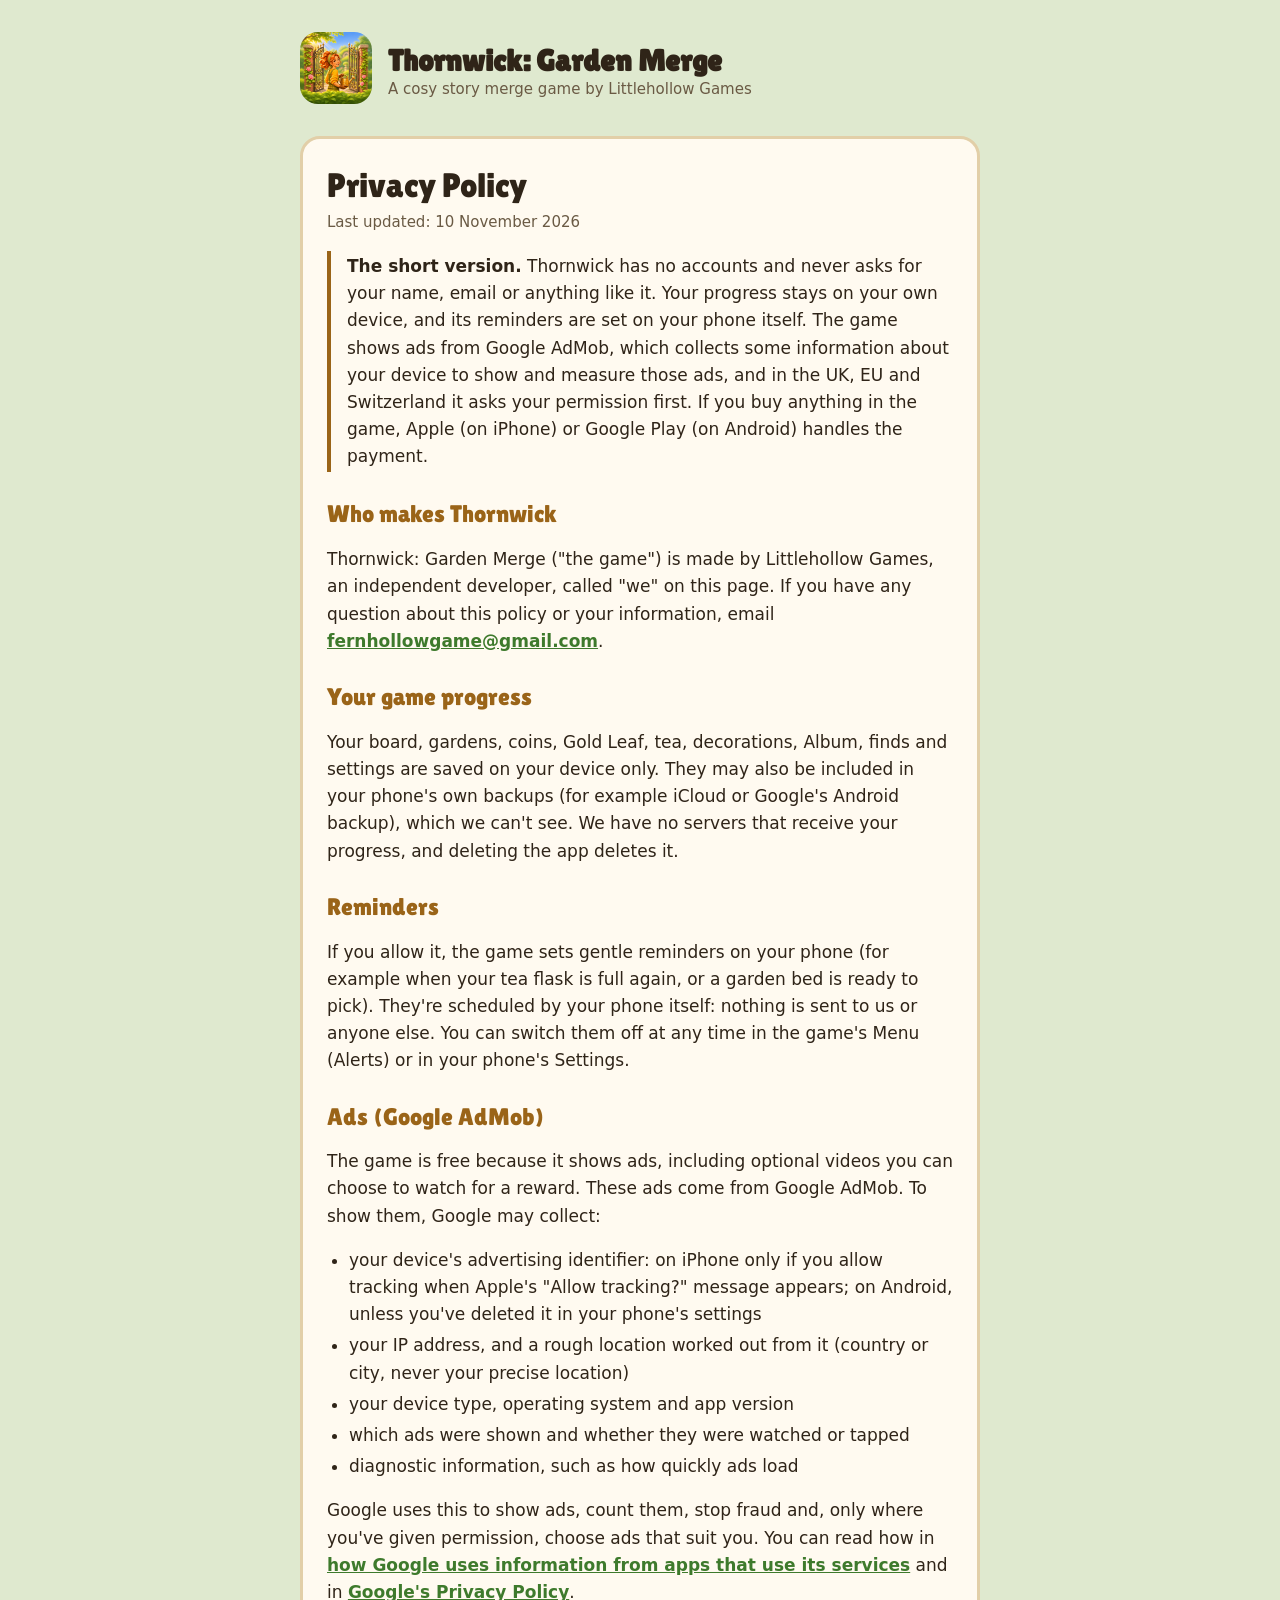
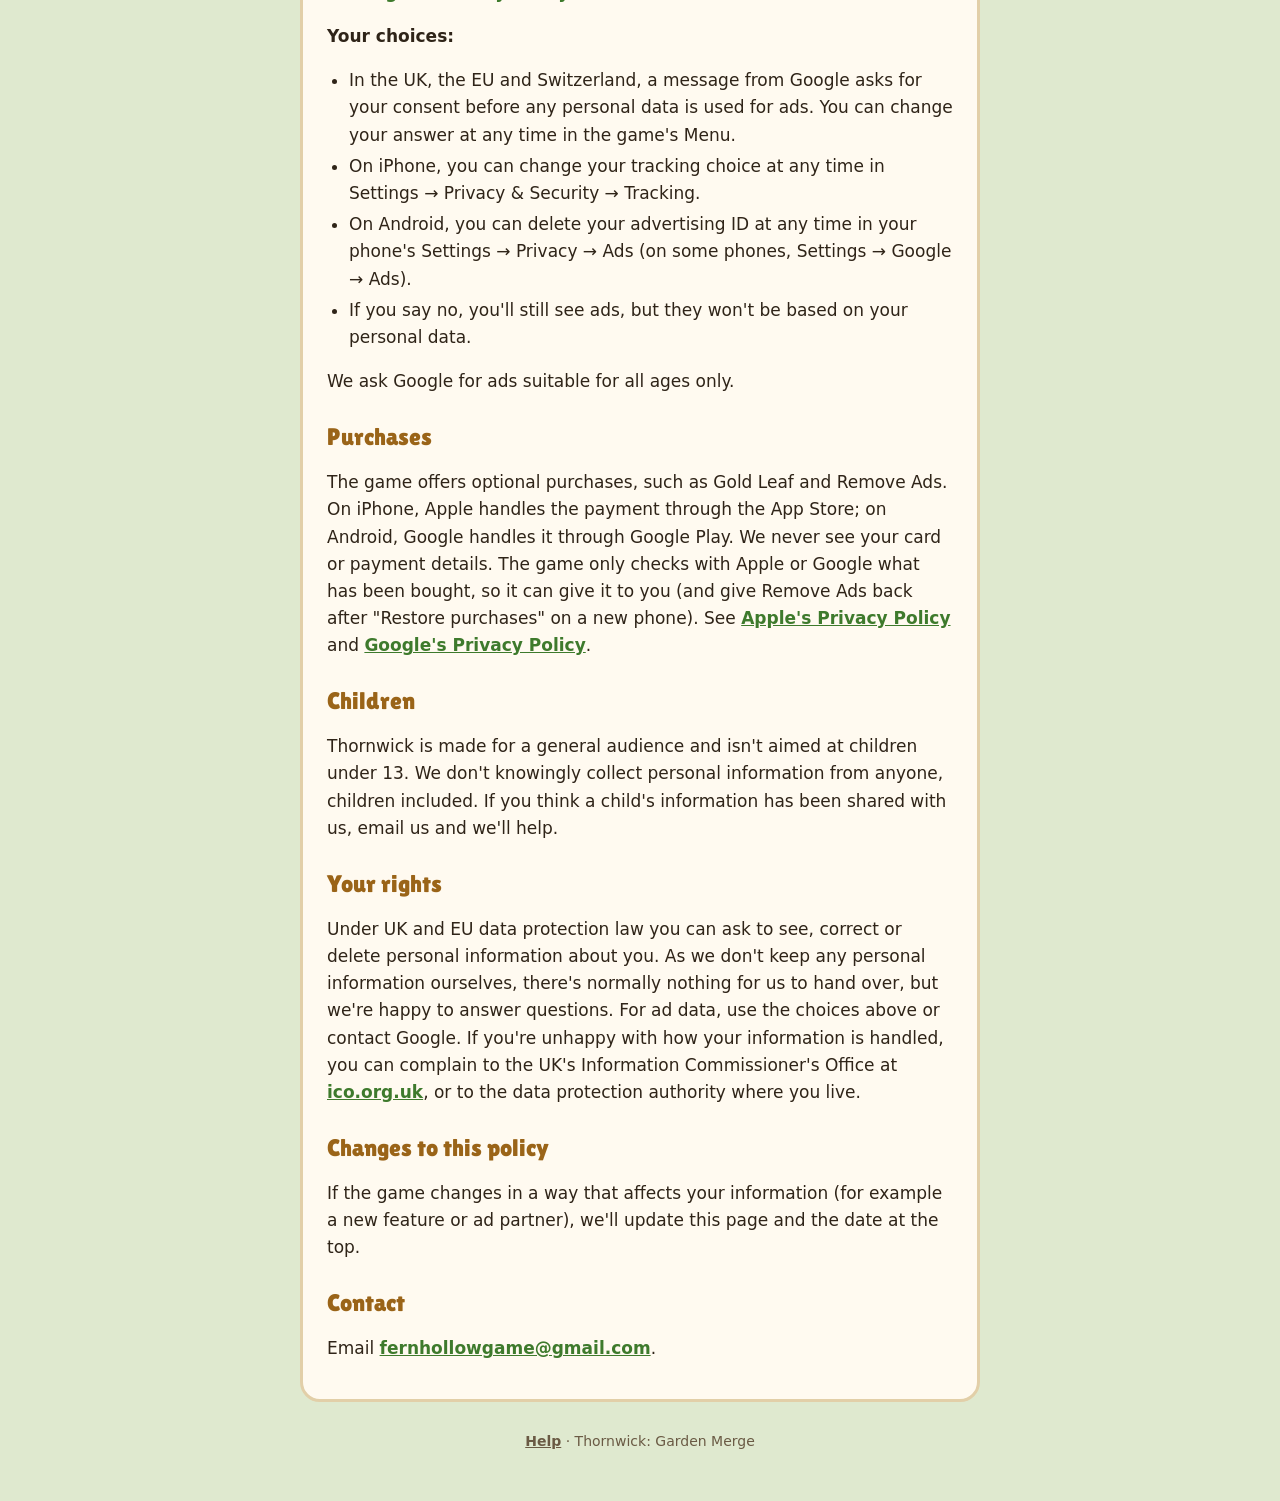
==== privacy.html @ 8eb6f33b "Thornwick: Garden Merge's help page and privacy policy" ====
<!doctype html>
<html lang="en-GB">
<head>
  <meta charset="utf-8">
  <meta name="viewport" content="width=device-width, initial-scale=1, viewport-fit=cover">
  <title>Privacy Policy · Thornwick</title>
  <meta name="description" content="How Thornwick: Garden Merge handles your information.">
  <link rel="icon" href="icon.png">
  <link rel="stylesheet" href="style.css">
</head>
<body>
<main>
  <header>
    <a href="./"><img src="icon.png" alt=""></a>
    <div><div class="name"><a href="./">Thornwick: Garden Merge</a></div><div class="tag">A cosy story merge game by Littlehollow Games</div></div>
  </header>

  <div class="card">
    <h1>Privacy Policy</h1>
    <p class="updated">Last updated: 10 November 2026</p>

    <p class="short"><strong>The short version.</strong> Thornwick has no accounts and never asks for your name, email or anything like it. Your progress stays on your own device, and its reminders are set on your phone itself. The game shows ads from Google AdMob, which collects some information about your device to show and measure those ads, and in the UK, EU and Switzerland it asks your permission first. If you buy anything in the game, Apple (on iPhone) or Google Play (on Android) handles the payment.</p>

    <h2>Who makes Thornwick</h2>
    <p>Thornwick: Garden Merge ("the game") is made by Littlehollow Games, an independent developer, called "we" on this page. If you have any question about this policy or your information, email <a href="mailto:fernhollowgame@gmail.com">fernhollowgame@gmail.com</a>.</p>

    <h2>Your game progress</h2>
    <p>Your board, gardens, coins, Gold Leaf, tea, decorations, Album, finds and settings are saved on your device only. They may also be included in your phone's own backups (for example iCloud or Google's Android backup), which we can't see. We have no servers that receive your progress, and deleting the app deletes it.</p>

    <h2>Reminders</h2>
    <p>If you allow it, the game sets gentle reminders on your phone (for example when your tea flask is full again, or a garden bed is ready to pick). They're scheduled by your phone itself: nothing is sent to us or anyone else. You can switch them off at any time in the game's Menu (Alerts) or in your phone's Settings.</p>

    <h2>Ads (Google AdMob)</h2>
    <p>The game is free because it shows ads, including optional videos you can choose to watch for a reward. These ads come from Google AdMob. To show them, Google may collect:</p>
    <ul>
      <li>your device's advertising identifier: on iPhone only if you allow tracking when Apple's "Allow tracking?" message appears; on Android, unless you've deleted it in your phone's settings</li>
      <li>your IP address, and a rough location worked out from it (country or city, never your precise location)</li>
      <li>your device type, operating system and app version</li>
      <li>which ads were shown and whether they were watched or tapped</li>
      <li>diagnostic information, such as how quickly ads load</li>
    </ul>
    <p>Google uses this to show ads, count them, stop fraud and, only where you've given permission, choose ads that suit you. You can read how in <a href="https://policies.google.com/technologies/partner-sites">how Google uses information from apps that use its services</a> and in <a href="https://policies.google.com/privacy">Google's Privacy Policy</a>.</p>
    <p><strong>Your choices:</strong></p>
    <ul>
      <li>In the UK, the EU and Switzerland, a message from Google asks for your consent before any personal data is used for ads. You can change your answer at any time in the game's Menu.</li>
      <li>On iPhone, you can change your tracking choice at any time in Settings → Privacy &amp; Security → Tracking.</li>
      <li>On Android, you can delete your advertising ID at any time in your phone's Settings → Privacy → Ads (on some phones, Settings → Google → Ads).</li>
      <li>If you say no, you'll still see ads, but they won't be based on your personal data.</li>
    </ul>
    <p>We ask Google for ads suitable for all ages only.</p>

    <h2>Purchases</h2>
    <p>The game offers optional purchases, such as Gold Leaf and Remove Ads. On iPhone, Apple handles the payment through the App Store; on Android, Google handles it through Google Play. We never see your card or payment details. The game only checks with Apple or Google what has been bought, so it can give it to you (and give Remove Ads back after "Restore purchases" on a new phone). See <a href="https://www.apple.com/legal/privacy/">Apple's Privacy Policy</a> and <a href="https://policies.google.com/privacy">Google's Privacy Policy</a>.</p>

    <h2>Children</h2>
    <p>Thornwick is made for a general audience and isn't aimed at children under 13. We don't knowingly collect personal information from anyone, children included. If you think a child's information has been shared with us, email us and we'll help.</p>

    <h2>Your rights</h2>
    <p>Under UK and EU data protection law you can ask to see, correct or delete personal information about you. As we don't keep any personal information ourselves, there's normally nothing for us to hand over, but we're happy to answer questions. For ad data, use the choices above or contact Google. If you're unhappy with how your information is handled, you can complain to the UK's Information Commissioner's Office at <a href="https://ico.org.uk">ico.org.uk</a>, or to the data protection authority where you live.</p>

    <h2>Changes to this policy</h2>
    <p>If the game changes in a way that affects your information (for example a new feature or ad partner), we'll update this page and the date at the top.</p>

    <h2>Contact</h2>
    <p>Email <a href="mailto:fernhollowgame@gmail.com">fernhollowgame@gmail.com</a>.</p>
  </div>

  <footer><a href="./">Help</a> · Thornwick: Garden Merge</footer>
</main>
</body>
</html>
---- style.css ----
/* Thornwick's web pages: the walled garden's soft greens, cream card and honey wood, and the game's Lilita One lettering
   (as Rocket Gnome's and Fernhollow's pages) */
@font-face { font-family: 'Lilita One'; font-display: swap; src: url(fonts/lilita.ttf) format('truetype'); }

:root {
  --bg: #dfe9cf;
  --card: #fffaf0;
  --ink: #2f2418;
  --muted: #6a5a44;
  --wood: #9a6418;
  --link: #3e7a2c;
  --line: #e2cfa8;
  color-scheme: light;
}
@media (prefers-color-scheme: dark) {
  :root {
    --bg: #18211a;
    --card: #262016;
    --ink: #f4ead8;
    --muted: #c9b79c;
    --wood: #f0b46a;
    --link: #9fd48a;
    --line: #4d3a2a;
    color-scheme: dark;
  }
}

* { box-sizing: border-box; }
body {
  margin: 0;
  background: var(--bg);
  color: var(--ink);
  font: 17px/1.6 system-ui, -apple-system, 'Segoe UI', sans-serif;
  padding: 32px max(16px, env(safe-area-inset-right, 0px)) 48px max(16px, env(safe-area-inset-left, 0px));
}
main { max-width: 680px; margin: 0 auto; }
header { display: flex; align-items: center; gap: 16px; margin-bottom: 24px; }
header img { width: 72px; height: 72px; border-radius: 18px; flex: none; }
header a { color: inherit; text-decoration: none; }
.name { font: 30px/1.1 'Lilita One', 'Arial Rounded MT Bold', sans-serif; }
.tag { color: var(--muted); font-size: 15px; }
.card { background: var(--card); border: 3px solid var(--line); border-radius: 20px; padding: 8px 24px 20px; }
h1, h2 { font-family: 'Lilita One', 'Arial Rounded MT Bold', sans-serif; font-weight: 400; line-height: 1.2; text-wrap: balance; }
h1 { font-size: 34px; margin: 18px 0 4px; }
h2 { font-size: 24px; margin: 28px 0 6px; color: var(--wood); }
.updated { color: var(--muted); font-size: 15px; margin-top: 0; }
a { color: var(--link); font-weight: 700; }
ul { padding-left: 22px; }
li { margin: 4px 0; }
.short { border-left: 4px solid var(--wood); padding: 2px 0 2px 16px; }
footer { color: var(--muted); font-size: 14px; text-align: center; margin-top: 28px; }
footer a { color: var(--muted); }
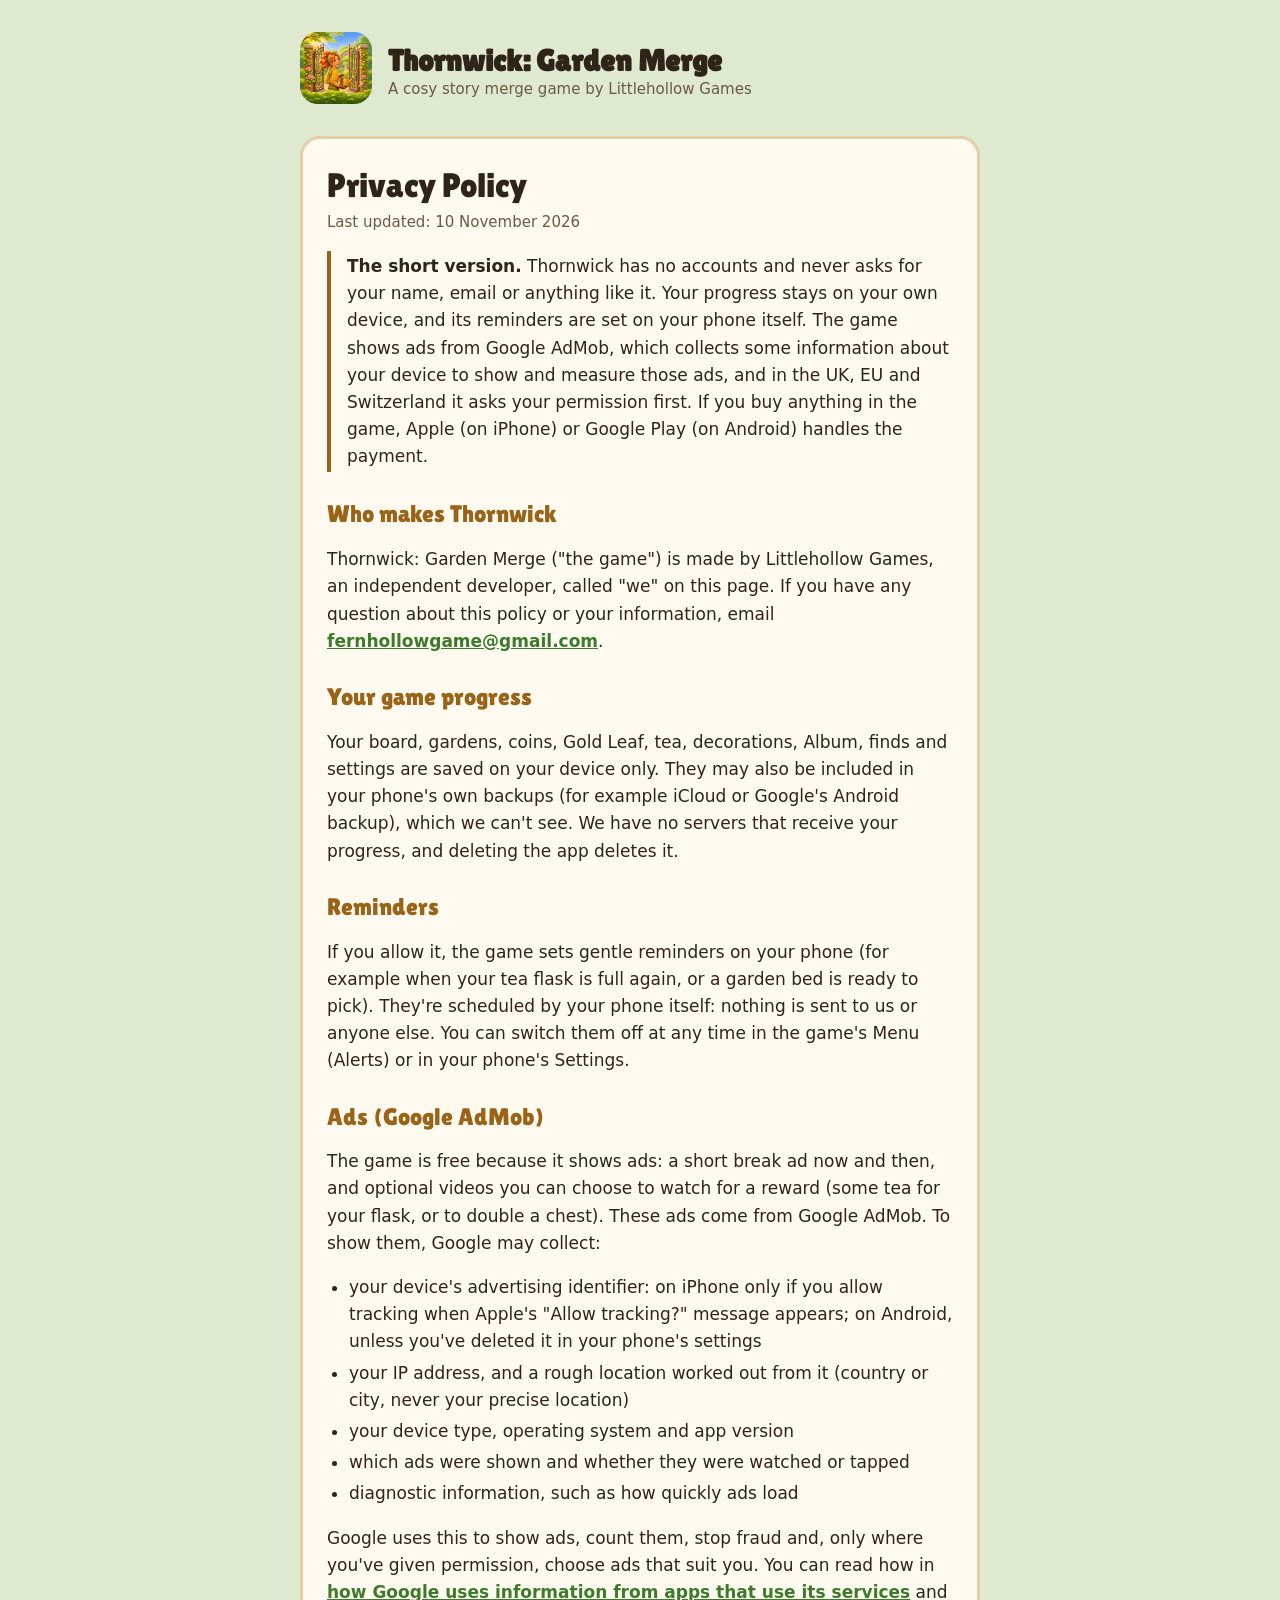
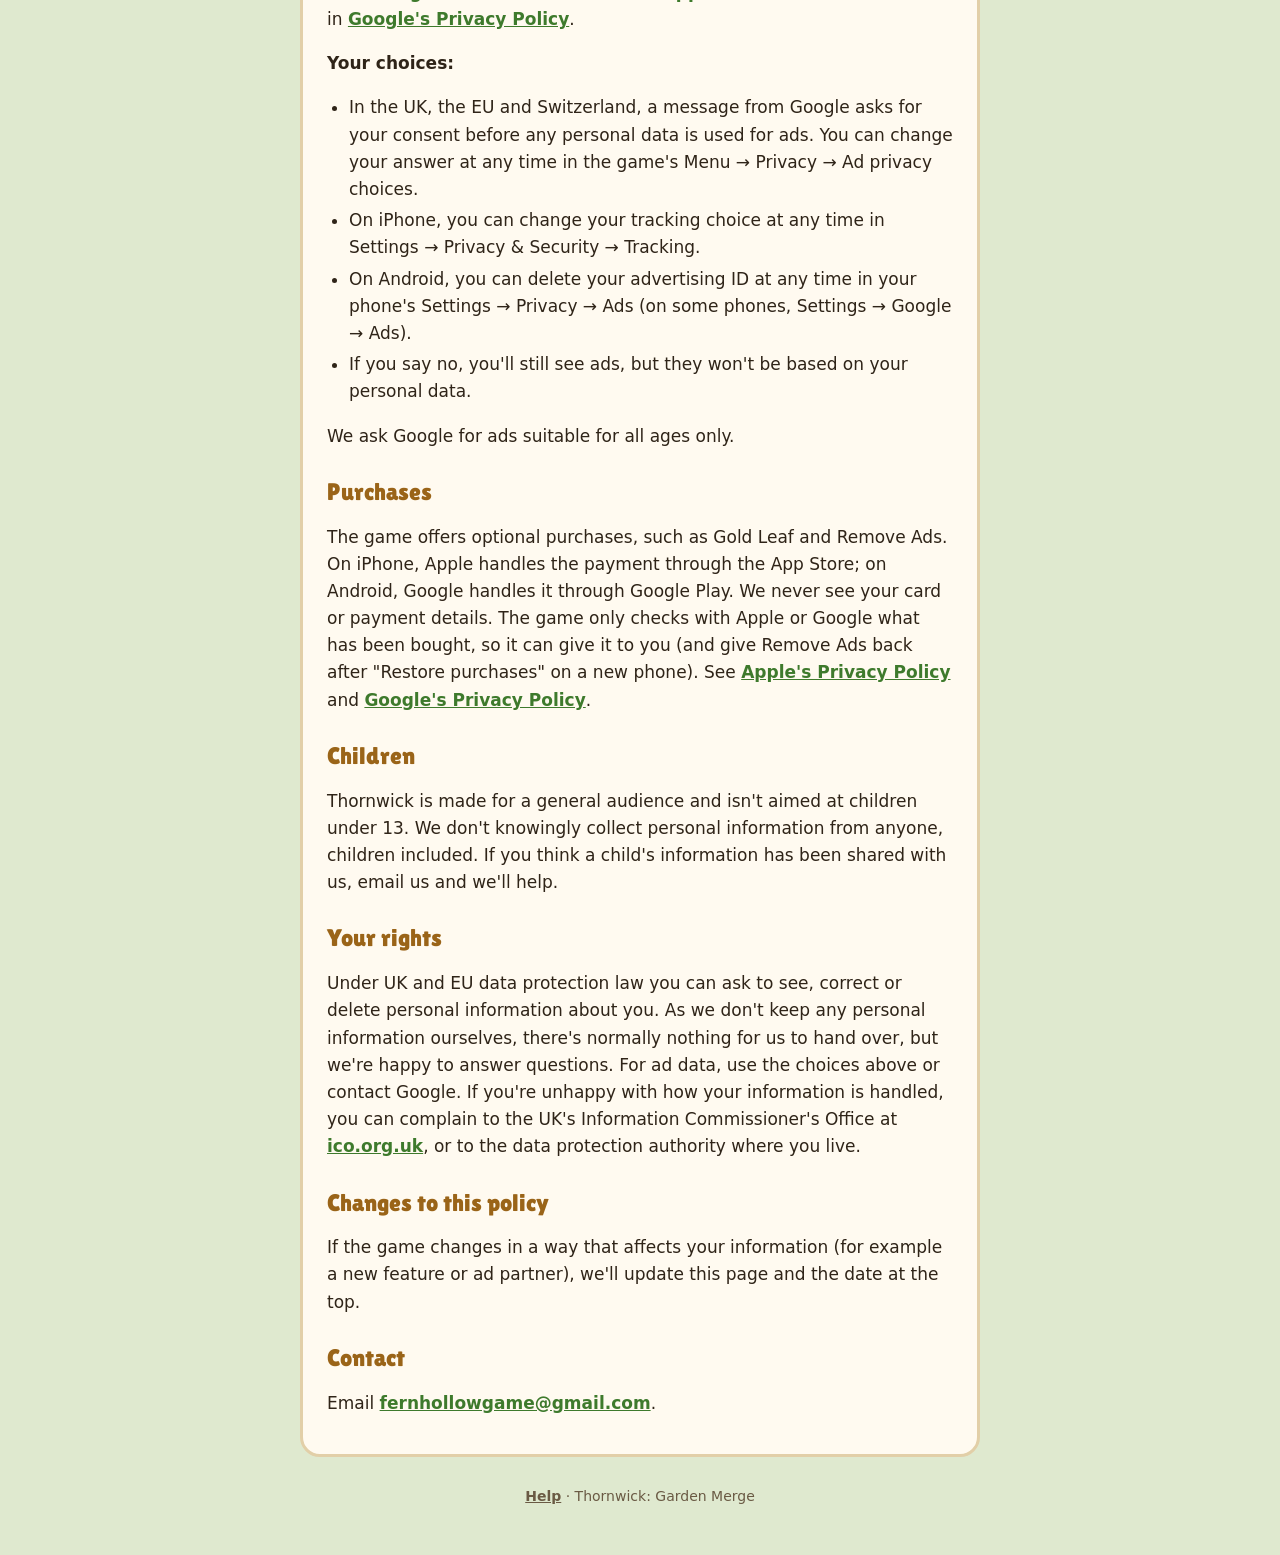
==== commit b13cab59: "The ads, exactly: a short break ad now and then, and optional reward videos" ====
--- a/privacy.html
+++ b/privacy.html
@@ -31,7 +31,7 @@
     <p>If you allow it, the game sets gentle reminders on your phone (for example when your tea flask is full again, or a garden bed is ready to pick). They're scheduled by your phone itself: nothing is sent to us or anyone else. You can switch them off at any time in the game's Menu (Alerts) or in your phone's Settings.</p>
 
     <h2>Ads (Google AdMob)</h2>
-    <p>The game is free because it shows ads, including optional videos you can choose to watch for a reward. These ads come from Google AdMob. To show them, Google may collect:</p>
+    <p>The game is free because it shows ads: a short break ad now and then, and optional videos you can choose to watch for a reward (some tea for your flask, or to double a chest). These ads come from Google AdMob. To show them, Google may collect:</p>
     <ul>
       <li>your device's advertising identifier: on iPhone only if you allow tracking when Apple's "Allow tracking?" message appears; on Android, unless you've deleted it in your phone's settings</li>
       <li>your IP address, and a rough location worked out from it (country or city, never your precise location)</li>
@@ -42,7 +42,7 @@
     <p>Google uses this to show ads, count them, stop fraud and, only where you've given permission, choose ads that suit you. You can read how in <a href="https://policies.google.com/technologies/partner-sites">how Google uses information from apps that use its services</a> and in <a href="https://policies.google.com/privacy">Google's Privacy Policy</a>.</p>
     <p><strong>Your choices:</strong></p>
     <ul>
-      <li>In the UK, the EU and Switzerland, a message from Google asks for your consent before any personal data is used for ads. You can change your answer at any time in the game's Menu.</li>
+      <li>In the UK, the EU and Switzerland, a message from Google asks for your consent before any personal data is used for ads. You can change your answer at any time in the game's Menu → Privacy → Ad privacy choices.</li>
       <li>On iPhone, you can change your tracking choice at any time in Settings → Privacy &amp; Security → Tracking.</li>
       <li>On Android, you can delete your advertising ID at any time in your phone's Settings → Privacy → Ads (on some phones, Settings → Google → Ads).</li>
       <li>If you say no, you'll still see ads, but they won't be based on your personal data.</li>
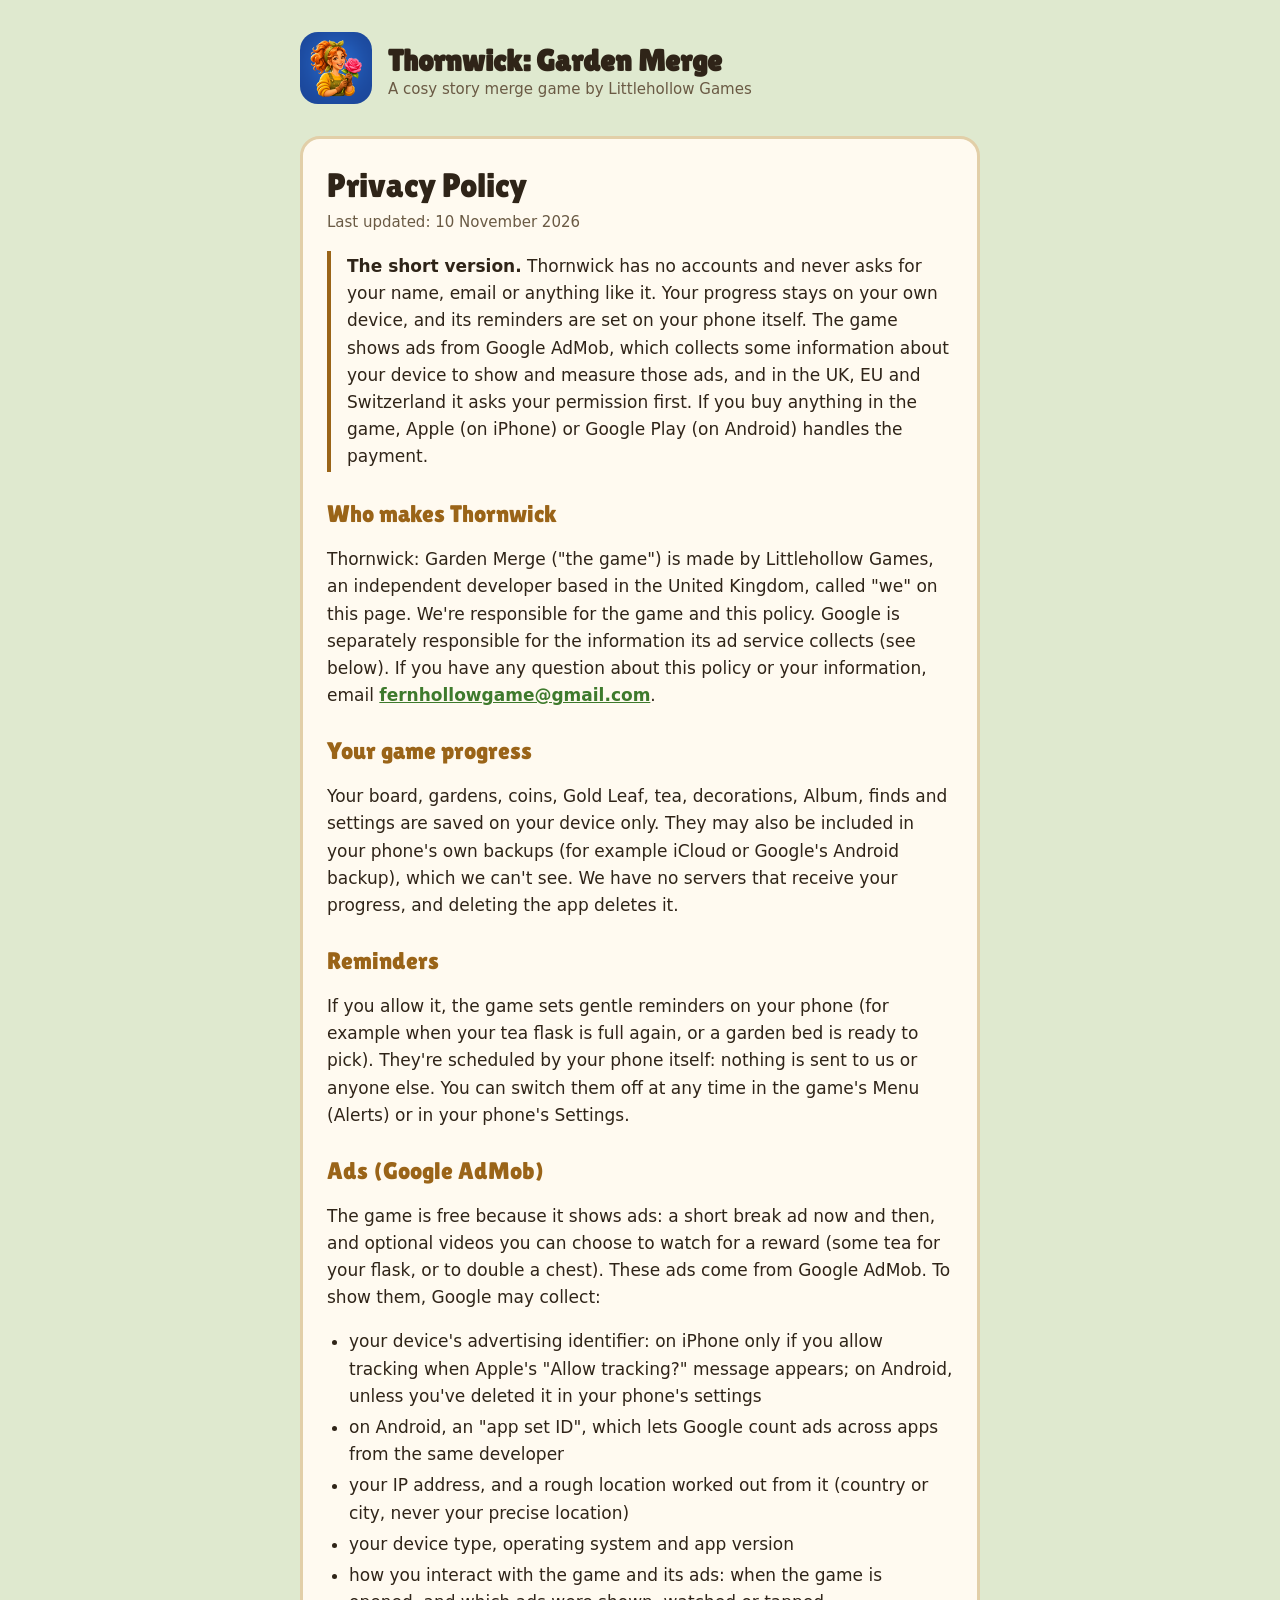
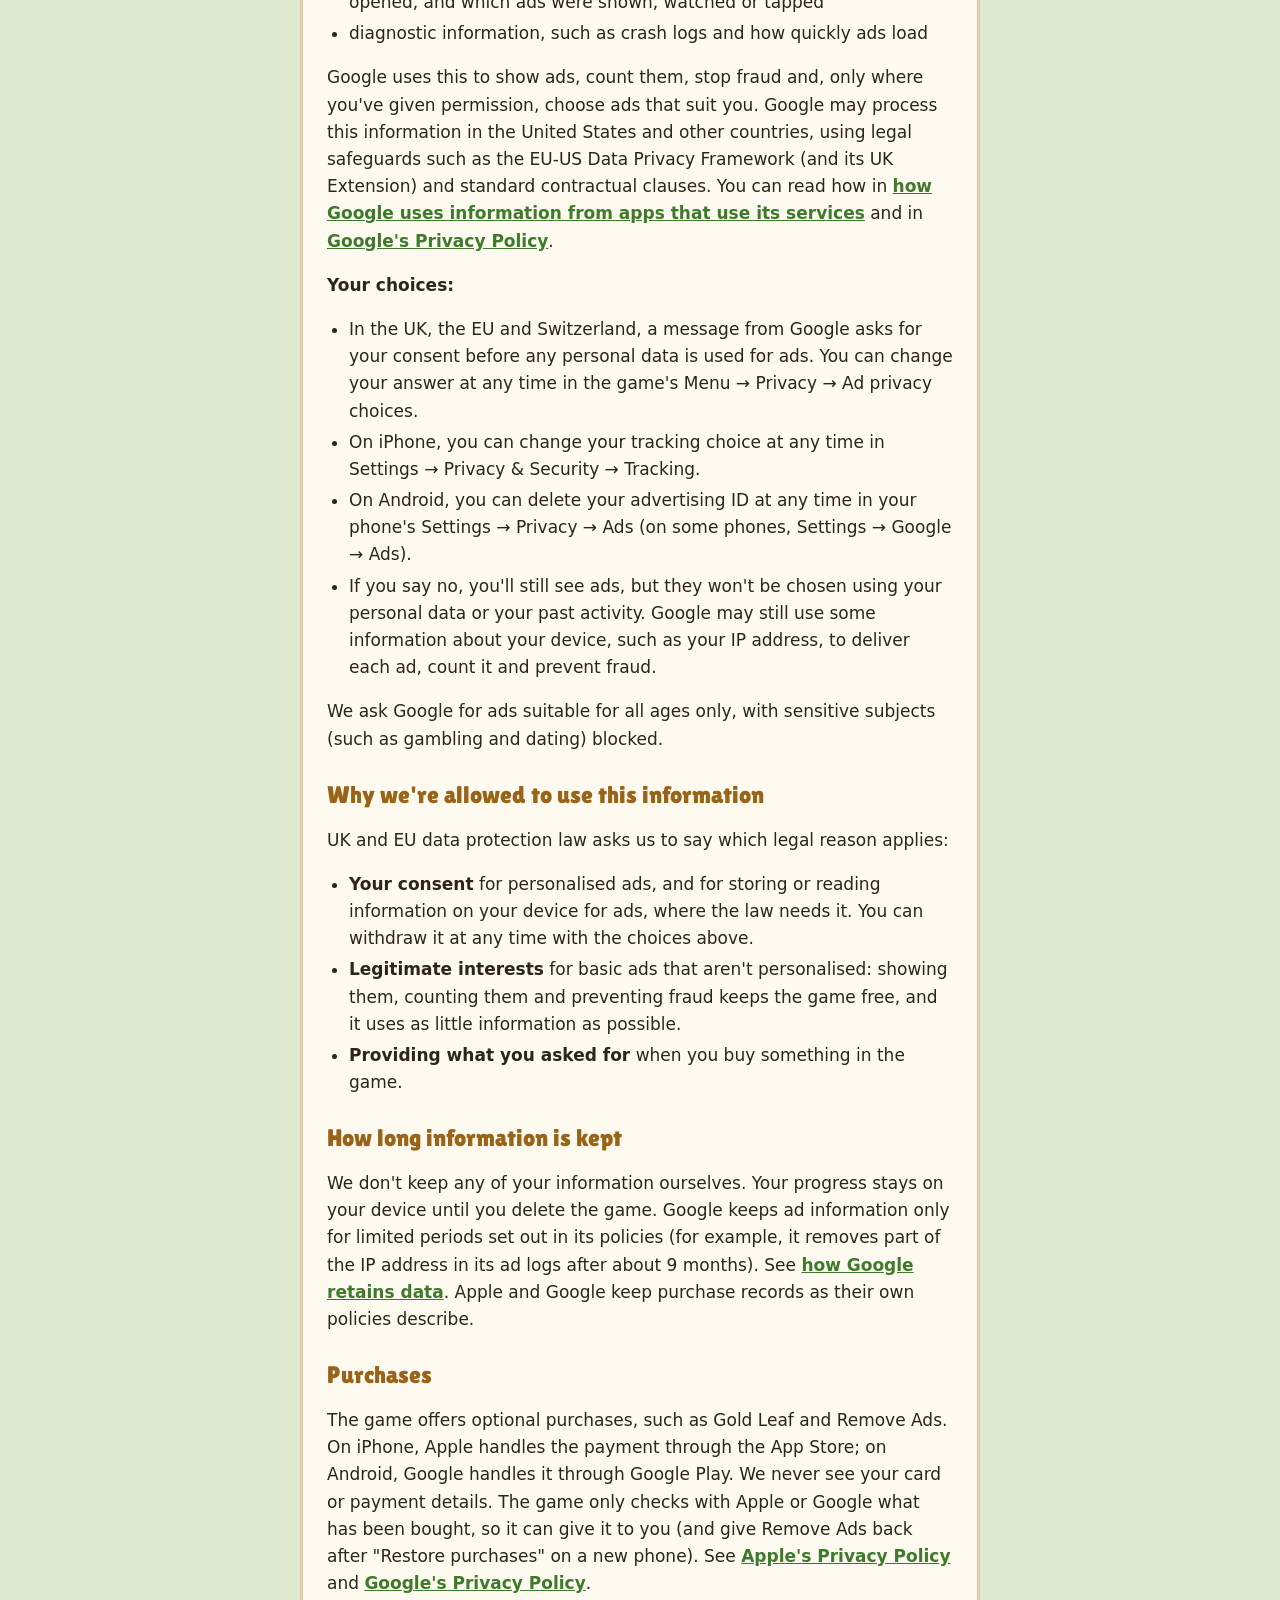
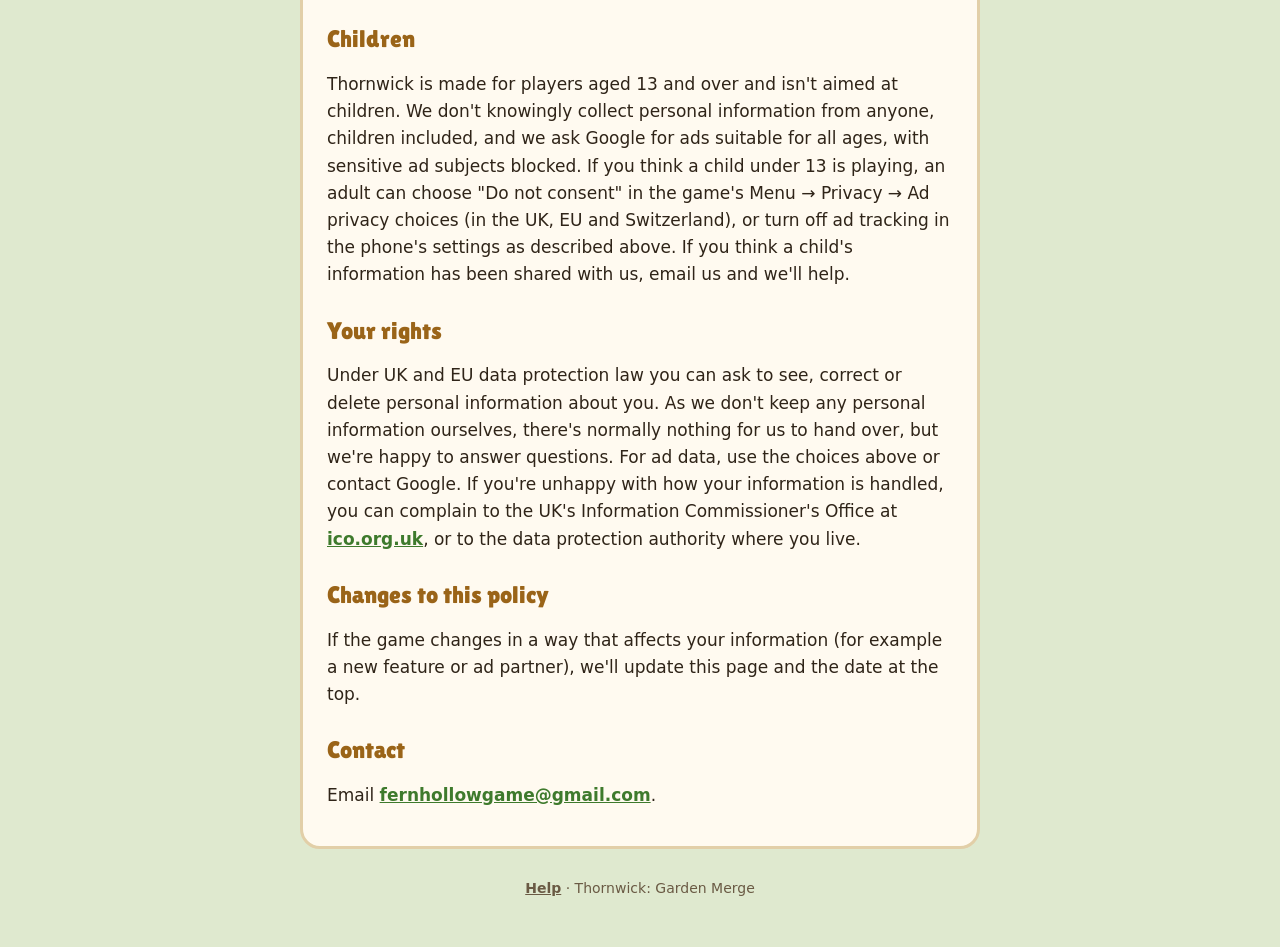
==== commit b44e0d0c: "Privacy policy: who's responsible, the legal reasons, how long information is kept, Google's handlin" ====
--- a/privacy.html
+++ b/privacy.html
@@ -22,7 +22,7 @@
     <p class="short"><strong>The short version.</strong> Thornwick has no accounts and never asks for your name, email or anything like it. Your progress stays on your own device, and its reminders are set on your phone itself. The game shows ads from Google AdMob, which collects some information about your device to show and measure those ads, and in the UK, EU and Switzerland it asks your permission first. If you buy anything in the game, Apple (on iPhone) or Google Play (on Android) handles the payment.</p>
 
     <h2>Who makes Thornwick</h2>
-    <p>Thornwick: Garden Merge ("the game") is made by Littlehollow Games, an independent developer, called "we" on this page. If you have any question about this policy or your information, email <a href="mailto:fernhollowgame@gmail.com">fernhollowgame@gmail.com</a>.</p>
+    <p>Thornwick: Garden Merge ("the game") is made by Littlehollow Games, an independent developer based in the United Kingdom, called "we" on this page. We're responsible for the game and this policy. Google is separately responsible for the information its ad service collects (see below). If you have any question about this policy or your information, email <a href="mailto:fernhollowgame@gmail.com">fernhollowgame@gmail.com</a>.</p>
 
     <h2>Your game progress</h2>
     <p>Your board, gardens, coins, Gold Leaf, tea, decorations, Album, finds and settings are saved on your device only. They may also be included in your phone's own backups (for example iCloud or Google's Android backup), which we can't see. We have no servers that receive your progress, and deleting the app deletes it.</p>
@@ -34,26 +34,38 @@
     <p>The game is free because it shows ads: a short break ad now and then, and optional videos you can choose to watch for a reward (some tea for your flask, or to double a chest). These ads come from Google AdMob. To show them, Google may collect:</p>
     <ul>
       <li>your device's advertising identifier: on iPhone only if you allow tracking when Apple's "Allow tracking?" message appears; on Android, unless you've deleted it in your phone's settings</li>
+      <li>on Android, an "app set ID", which lets Google count ads across apps from the same developer</li>
       <li>your IP address, and a rough location worked out from it (country or city, never your precise location)</li>
       <li>your device type, operating system and app version</li>
-      <li>which ads were shown and whether they were watched or tapped</li>
-      <li>diagnostic information, such as how quickly ads load</li>
+      <li>how you interact with the game and its ads: when the game is opened, and which ads were shown, watched or tapped</li>
+      <li>diagnostic information, such as crash logs and how quickly ads load</li>
     </ul>
-    <p>Google uses this to show ads, count them, stop fraud and, only where you've given permission, choose ads that suit you. You can read how in <a href="https://policies.google.com/technologies/partner-sites">how Google uses information from apps that use its services</a> and in <a href="https://policies.google.com/privacy">Google's Privacy Policy</a>.</p>
+    <p>Google uses this to show ads, count them, stop fraud and, only where you've given permission, choose ads that suit you. Google may process this information in the United States and other countries, using legal safeguards such as the EU-US Data Privacy Framework (and its UK Extension) and standard contractual clauses. You can read how in <a href="https://policies.google.com/technologies/partner-sites">how Google uses information from apps that use its services</a> and in <a href="https://policies.google.com/privacy">Google's Privacy Policy</a>.</p>
     <p><strong>Your choices:</strong></p>
     <ul>
       <li>In the UK, the EU and Switzerland, a message from Google asks for your consent before any personal data is used for ads. You can change your answer at any time in the game's Menu → Privacy → Ad privacy choices.</li>
       <li>On iPhone, you can change your tracking choice at any time in Settings → Privacy &amp; Security → Tracking.</li>
       <li>On Android, you can delete your advertising ID at any time in your phone's Settings → Privacy → Ads (on some phones, Settings → Google → Ads).</li>
-      <li>If you say no, you'll still see ads, but they won't be based on your personal data.</li>
+      <li>If you say no, you'll still see ads, but they won't be chosen using your personal data or your past activity. Google may still use some information about your device, such as your IP address, to deliver each ad, count it and prevent fraud.</li>
     </ul>
-    <p>We ask Google for ads suitable for all ages only.</p>
+    <p>We ask Google for ads suitable for all ages only, with sensitive subjects (such as gambling and dating) blocked.</p>
+
+    <h2>Why we're allowed to use this information</h2>
+    <p>UK and EU data protection law asks us to say which legal reason applies:</p>
+    <ul>
+      <li><strong>Your consent</strong> for personalised ads, and for storing or reading information on your device for ads, where the law needs it. You can withdraw it at any time with the choices above.</li>
+      <li><strong>Legitimate interests</strong> for basic ads that aren't personalised: showing them, counting them and preventing fraud keeps the game free, and it uses as little information as possible.</li>
+      <li><strong>Providing what you asked for</strong> when you buy something in the game.</li>
+    </ul>
+
+    <h2>How long information is kept</h2>
+    <p>We don't keep any of your information ourselves. Your progress stays on your device until you delete the game. Google keeps ad information only for limited periods set out in its policies (for example, it removes part of the IP address in its ad logs after about 9 months). See <a href="https://policies.google.com/technologies/retention">how Google retains data</a>. Apple and Google keep purchase records as their own policies describe.</p>
 
     <h2>Purchases</h2>
     <p>The game offers optional purchases, such as Gold Leaf and Remove Ads. On iPhone, Apple handles the payment through the App Store; on Android, Google handles it through Google Play. We never see your card or payment details. The game only checks with Apple or Google what has been bought, so it can give it to you (and give Remove Ads back after "Restore purchases" on a new phone). See <a href="https://www.apple.com/legal/privacy/">Apple's Privacy Policy</a> and <a href="https://policies.google.com/privacy">Google's Privacy Policy</a>.</p>
 
     <h2>Children</h2>
-    <p>Thornwick is made for a general audience and isn't aimed at children under 13. We don't knowingly collect personal information from anyone, children included. If you think a child's information has been shared with us, email us and we'll help.</p>
+    <p>Thornwick is made for players aged 13 and over and isn't aimed at children. We don't knowingly collect personal information from anyone, children included, and we ask Google for ads suitable for all ages, with sensitive ad subjects blocked. If you think a child under 13 is playing, an adult can choose "Do not consent" in the game's Menu → Privacy → Ad privacy choices (in the UK, EU and Switzerland), or turn off ad tracking in the phone's settings as described above. If you think a child's information has been shared with us, email us and we'll help.</p>
 
     <h2>Your rights</h2>
     <p>Under UK and EU data protection law you can ask to see, correct or delete personal information about you. As we don't keep any personal information ourselves, there's normally nothing for us to hand over, but we're happy to answer questions. For ad data, use the choices above or contact Google. If you're unhappy with how your information is handled, you can complain to the UK's Information Commissioner's Office at <a href="https://ico.org.uk">ico.org.uk</a>, or to the data protection authority where you live.</p>
